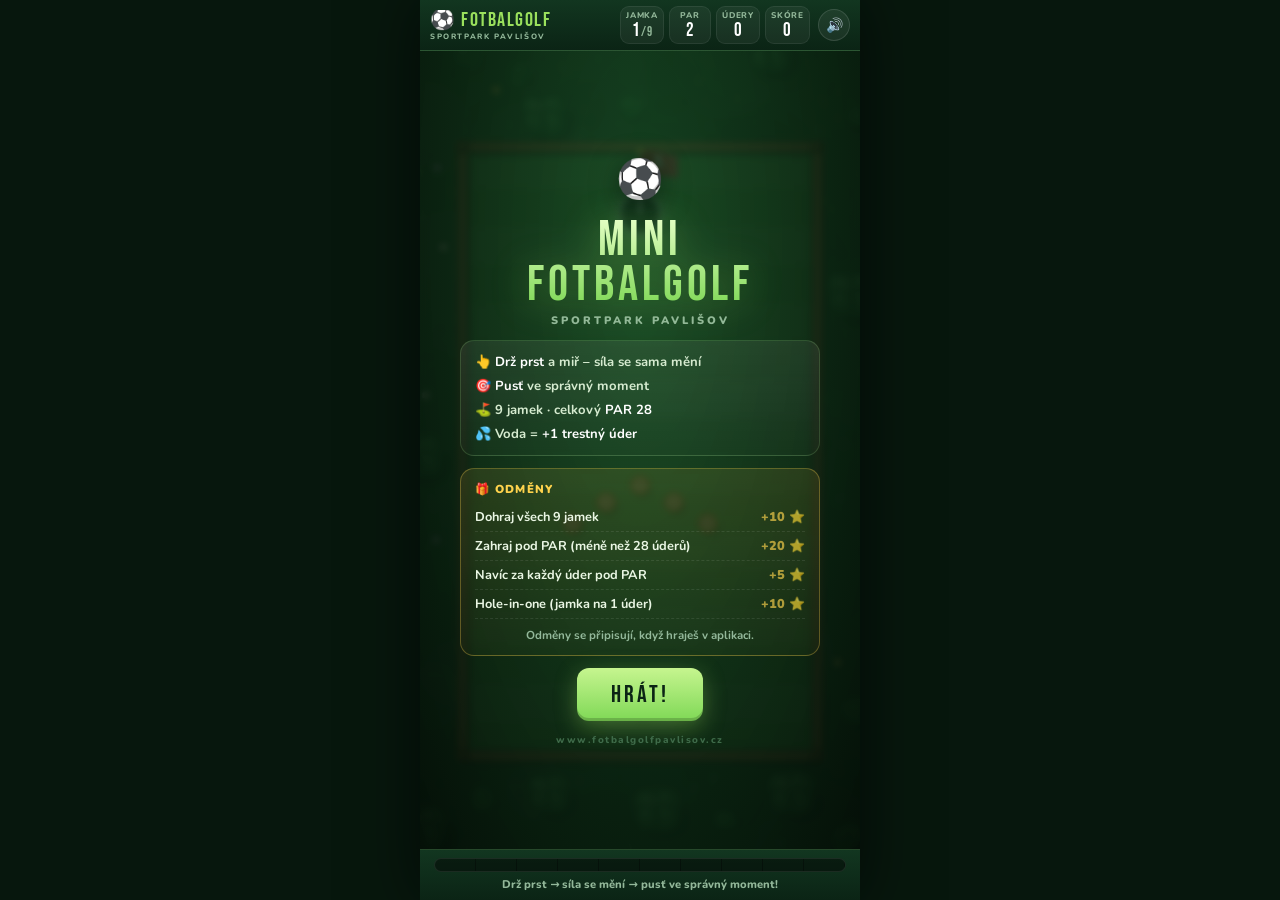
==== index.html @ 251864ca "Mini Fotbalgolf v2: new look, new obstacles, in-app rewards - Redesigned visuals: crisp HiDPI canvas" ====
<!DOCTYPE html>
<html lang="cs">
<head>
<meta charset="UTF-8">
<meta name="viewport" content="width=device-width, initial-scale=1.0, maximum-scale=1.0, user-scalable=no, viewport-fit=cover">
<meta name="theme-color" content="#0b2415">
<title>Mini Fotbalgolf – Pavlišov</title>
<link rel="preconnect" href="https://fonts.googleapis.com">
<link rel="preconnect" href="https://fonts.gstatic.com" crossorigin>
<link rel="stylesheet" href="https://fonts.googleapis.com/css2?family=Bebas+Neue&family=Nunito:wght@600;800;900&display=swap">
<link rel="stylesheet" href="game.css">
</head>
<body>
<div id="game-shell">
  <header id="topbar">
    <button id="btn-close" class="icon-btn" hidden aria-label="Zpět do aplikace">✕</button>
    <div class="logo">⚽ Fotbalgolf<span>SPORTPARK PAVLIŠOV</span></div>
    <div class="stats">
      <div class="stat"><small>Jamka</small><b><span id="st-hole">1</span><i>/9</i></b></div>
      <div class="stat"><small>Par</small><b id="st-par">2</b></div>
      <div class="stat"><small>Údery</small><b id="st-str">0</b></div>
      <div class="stat"><small>Skóre</small><b id="st-score">0</b></div>
    </div>
    <button id="btn-sound" class="icon-btn" aria-label="Zvuk">🔊</button>
  </header>

  <main id="canvas-wrap">
    <canvas id="gc"></canvas>
    <div id="banner" class="banner"></div>
    <div id="toast" class="toast"></div>
    <div id="overlay"></div>
  </main>

  <footer id="powerbar-wrap">
    <div id="powerbar-track"><div id="powerbar-fill"></div><div class="ticks"></div></div>
    <div id="hint">Drž prst → síla se mění → pusť ve správný moment!</div>
  </footer>
</div>
<script src="game.js"></script>
</body>
</html>
---- game.css ----
:root{
  --bg:#07170d;
  --line:rgba(160,230,140,.18);
  --accent:#9be15d;
  --gold:#ffd34d;
  --red:#ff6b5b;
  --text:#eaf6e4;
  --muted:#93b89a;
}
*{margin:0;padding:0;box-sizing:border-box;-webkit-tap-highlight-color:transparent;}
html,body{width:100%;height:100%;overflow:hidden;background:var(--bg);overscroll-behavior:none;}
body{display:flex;justify-content:center;font-family:'Nunito',system-ui,sans-serif;color:var(--text);
  touch-action:none;user-select:none;-webkit-user-select:none;-webkit-touch-callout:none;}
button{font-family:inherit;}

#game-shell{position:relative;width:100%;max-width:440px;height:100%;display:flex;flex-direction:column;
  overflow:hidden;background:var(--bg);box-shadow:0 0 60px rgba(0,0,0,.6);}

/* ── Horní lišta ───────────────────────────────── */
#topbar{display:flex;align-items:center;gap:8px;flex-shrink:0;
  padding:calc(6px + env(safe-area-inset-top)) 10px 6px;
  background:linear-gradient(180deg,#123620,#0b2415);border-bottom:1px solid var(--line);}
.logo{font-family:'Bebas Neue',Impact,sans-serif;font-size:1.25rem;letter-spacing:1.5px;color:var(--accent);
  line-height:1;white-space:nowrap;min-width:0;overflow:hidden;text-overflow:clip;}
.logo span{display:block;font-family:'Nunito',sans-serif;font-weight:800;font-size:.48rem;letter-spacing:1.6px;
  color:var(--muted);margin-top:3px;}
.stats{display:flex;gap:5px;margin-left:auto;flex-shrink:0;}
.stat{min-width:42px;padding:3px 5px 2px;border-radius:9px;text-align:center;
  background:rgba(255,255,255,.05);border:1px solid rgba(255,255,255,.07);}
.stat small{display:block;font-size:.52rem;letter-spacing:.8px;text-transform:uppercase;color:var(--muted);font-weight:800;}
.stat b{display:block;font-family:'Bebas Neue',Impact,sans-serif;font-weight:400;font-size:1.2rem;letter-spacing:1px;
  line-height:1.05;color:#fff;transition:color .3s;}
.stat b i{font-style:normal;font-size:.8rem;color:var(--muted);}
.stat b.good{color:var(--accent);} .stat b.bad{color:var(--red);} .stat b.warn{color:#ffa94d;}
.icon-btn{width:32px;height:32px;flex-shrink:0;border-radius:50%;display:grid;place-items:center;cursor:pointer;
  border:1px solid rgba(255,255,255,.12);background:rgba(255,255,255,.06);color:#fff;font-size:14px;}
.icon-btn:active{transform:scale(.92);}
.icon-btn[hidden]{display:none;}
@media (max-width:410px){ #topbar.has-close .logo{display:none;} }
@media (max-width:370px){ .logo span{display:none;} .stat{min-width:36px;} .logo{font-size:1.05rem;} }

/* ── Hrací plocha ──────────────────────────────── */
#canvas-wrap{position:relative;flex:1;min-height:0;overflow:hidden;background:#1f5222;}
canvas{display:block;touch-action:none;}

.banner{position:absolute;top:12px;left:50%;z-index:11;pointer-events:none;display:flex;align-items:center;gap:10px;
  padding:7px 16px;border-radius:999px;white-space:nowrap;opacity:0;transform:translate(-50%,-16px);
  background:rgba(6,24,12,.8);border:1px solid var(--line);box-shadow:0 8px 24px rgba(0,0,0,.35);
  backdrop-filter:blur(6px);-webkit-backdrop-filter:blur(6px);transition:opacity .35s,transform .35s;}
.banner.show{opacity:1;transform:translate(-50%,0);}
.banner small{font-weight:900;font-size:.62rem;letter-spacing:1.4px;color:var(--muted);}
.banner b{font-family:'Bebas Neue',Impact,sans-serif;font-weight:400;font-size:1.35rem;letter-spacing:1.5px;color:#fff;}
.banner span{font-weight:900;font-size:.7rem;color:#0b2415;background:var(--accent);padding:2px 8px;border-radius:999px;}

.toast{position:absolute;left:50%;top:38%;z-index:12;pointer-events:none;text-align:center;opacity:0;
  transform:translate(-50%,-50%);}
.toast.show{animation:toastPop 1.9s ease-out forwards;}
.toast .t-main{font-family:'Bebas Neue',Impact,sans-serif;font-size:3.3rem;letter-spacing:3px;line-height:1;white-space:nowrap;
  text-shadow:0 0 22px currentColor,0 4px 0 rgba(0,0,0,.35);}
.toast .t-sub{display:inline-block;margin-top:6px;padding:4px 12px;border-radius:999px;font-weight:900;font-size:.82rem;
  color:#fff;background:rgba(0,0,0,.5);}
@keyframes toastPop{
  0%{opacity:0;transform:translate(-50%,-50%) scale(.4);}
  12%{opacity:1;transform:translate(-50%,-50%) scale(1.12);}
  20%{transform:translate(-50%,-50%) scale(1);}
  80%{opacity:1;}
  100%{opacity:0;transform:translate(-50%,-62%) scale(1);}
}

/* ── Overlay (menu / konec) ────────────────────── */
#overlay{position:absolute;inset:0;z-index:20;display:flex;padding:18px 16px;overflow-y:auto;touch-action:pan-y;
  background:radial-gradient(ellipse at 50% 25%,rgba(18,62,32,.86),rgba(3,12,6,.95));
  backdrop-filter:blur(3px);-webkit-backdrop-filter:blur(3px);}
#overlay.hidden{display:none;}
.panel{width:100%;max-width:360px;margin:auto;display:flex;flex-direction:column;align-items:center;gap:12px;
  animation:rise .45s ease-out;}
@keyframes rise{from{opacity:0;transform:translateY(14px);}to{opacity:1;transform:none;}}
.ball-badge{font-size:2.4rem;filter:drop-shadow(0 6px 14px rgba(0,0,0,.5));animation:bob 2.4s ease-in-out infinite;}
@keyframes bob{50%{transform:translateY(-6px) rotate(20deg);}}
.panel h1{font-family:'Bebas Neue',Impact,sans-serif;font-weight:400;font-size:3.1rem;line-height:.9;letter-spacing:4px;
  text-align:center;color:#bff58a;background:linear-gradient(180deg,#e4ffc4,#7fd856);-webkit-background-clip:text;
  background-clip:text;-webkit-text-fill-color:transparent;filter:drop-shadow(0 4px 18px rgba(155,225,93,.35));}
.sub{font-size:.68rem;font-weight:900;letter-spacing:3px;color:var(--muted);margin-top:-6px;}
.hello{font-weight:900;font-size:.95rem;}
.card{width:100%;padding:12px 14px;border-radius:14px;border:1px solid var(--line);
  background:linear-gradient(180deg,rgba(255,255,255,.07),rgba(255,255,255,.025));}
.howto{display:flex;flex-direction:column;gap:6px;font-size:.82rem;font-weight:700;color:#d6ebd0;}
.howto b{color:#fff;}
.card-title{font-weight:900;font-size:.72rem;letter-spacing:1.3px;text-transform:uppercase;color:var(--gold);margin-bottom:6px;}
.rrow{display:flex;justify-content:space-between;gap:10px;font-size:.8rem;font-weight:700;padding:5px 0;
  border-bottom:1px dashed rgba(255,255,255,.09);}
.rrow:last-of-type{border-bottom:none;}
.rrow b{color:var(--gold);font-weight:900;white-space:nowrap;}
.rnote{margin-top:8px;font-size:.72rem;color:var(--muted);text-align:center;font-weight:700;}
.rewards.card{border-color:rgba(255,211,77,.3);background:linear-gradient(180deg,rgba(255,211,77,.10),rgba(255,211,77,.03));}
.rewards.offline .rrow b{opacity:.65;}
.rtotal{display:flex;justify-content:space-between;align-items:baseline;margin-top:6px;padding-top:8px;
  border-top:1px solid rgba(255,211,77,.3);font-weight:900;}
.rtotal b{font-family:'Bebas Neue',Impact,sans-serif;font-weight:400;font-size:1.7rem;letter-spacing:1px;color:var(--gold);}
#reward-status{margin-top:6px;font-size:.75rem;font-weight:800;color:var(--muted);text-align:center;}
#reward-status.ok{color:var(--accent);} #reward-status.error{color:#ffb3a8;}
.best{font-size:.78rem;font-weight:700;color:var(--muted);}
.best b{color:#fff;}
.record{font-weight:900;font-size:.85rem;color:var(--gold);animation:pulse 1.6s ease-in-out infinite;}
@keyframes pulse{50%{transform:scale(1.08);}}

.btn{border:none;cursor:pointer;padding:12px 34px;border-radius:12px;color:#0b2415;
  font-family:'Bebas Neue',Impact,sans-serif;font-size:1.5rem;letter-spacing:3px;
  background:linear-gradient(180deg,#c6f58f,#7fd856);box-shadow:0 6px 22px rgba(155,225,93,.35),inset 0 -3px 0 rgba(0,0,0,.18);}
.btn:active{transform:scale(.96);}
.btn-ghost{color:#fff;background:linear-gradient(135deg,#2f9ae8,#1e63d6);box-shadow:0 6px 18px rgba(30,99,214,.35),inset 0 -3px 0 rgba(0,0,0,.2);
  padding:12px 22px;font-size:1.25rem;letter-spacing:2px;}
.btn[disabled]{opacity:.6;}
.actions{display:flex;gap:10px;flex-wrap:wrap;justify-content:center;}
.link-btn{background:none;border:none;color:var(--muted);font-weight:800;font-size:.8rem;text-decoration:underline;cursor:pointer;}
.site{font-size:.62rem;font-weight:800;letter-spacing:1.5px;color:#3f6b4a;}

.verdict{font-family:'Bebas Neue',Impact,sans-serif;font-size:2.2rem;letter-spacing:3px;text-align:center;line-height:1;}
.bigscore{font-family:'Bebas Neue',Impact,sans-serif;font-size:5.2rem;line-height:.85;text-shadow:0 0 30px currentColor;}
.bigsub{font-size:.8rem;font-weight:800;color:#cfe5c8;margin-top:-4px;}

.scorecard{width:100%;display:grid;grid-template-columns:40px repeat(9,1fr) 30px;gap:3px;font-size:.72rem;text-align:center;}
.scorecard div{padding:4px 0;border-radius:5px;font-weight:900;}
.scorecard .lbl{text-align:left;color:var(--muted);font-size:.62rem;letter-spacing:.5px;}
.scorecard .h{color:var(--muted);}
.scorecard .c{background:rgba(255,255,255,.06);}
.scorecard .c.under{background:rgba(155,225,93,.25);color:#d4ffac;}
.scorecard .c.over{background:rgba(255,107,91,.18);color:#ffbdb3;}
.scorecard .c.hio{background:rgba(255,211,77,.35);color:#fff3c4;}
.scorecard .sum{color:#fff;}

/* ── Spodní lišta se sílou ─────────────────────── */
#powerbar-wrap{flex-shrink:0;padding:8px 14px calc(8px + env(safe-area-inset-bottom));
  background:linear-gradient(0deg,#0b2415,#123620);border-top:1px solid var(--line);}
#powerbar-track{position:relative;height:14px;border-radius:8px;overflow:hidden;
  background:rgba(0,0,0,.45);border:1px solid rgba(255,255,255,.08);}
#powerbar-fill{position:absolute;inset:0;clip-path:inset(0 100% 0 0);
  background:linear-gradient(90deg,#5fd068 0%,#c6e94a 45%,#ffd34d 68%,#ff5a4f 100%);}
#powerbar-track .ticks{position:absolute;inset:0;pointer-events:none;
  background:repeating-linear-gradient(90deg,transparent 0 calc(10% - 1px),rgba(0,0,0,.35) calc(10% - 1px) 10%);}
#hint{min-height:1.1em;margin-top:5px;text-align:center;font-size:.7rem;font-weight:800;color:var(--muted);}
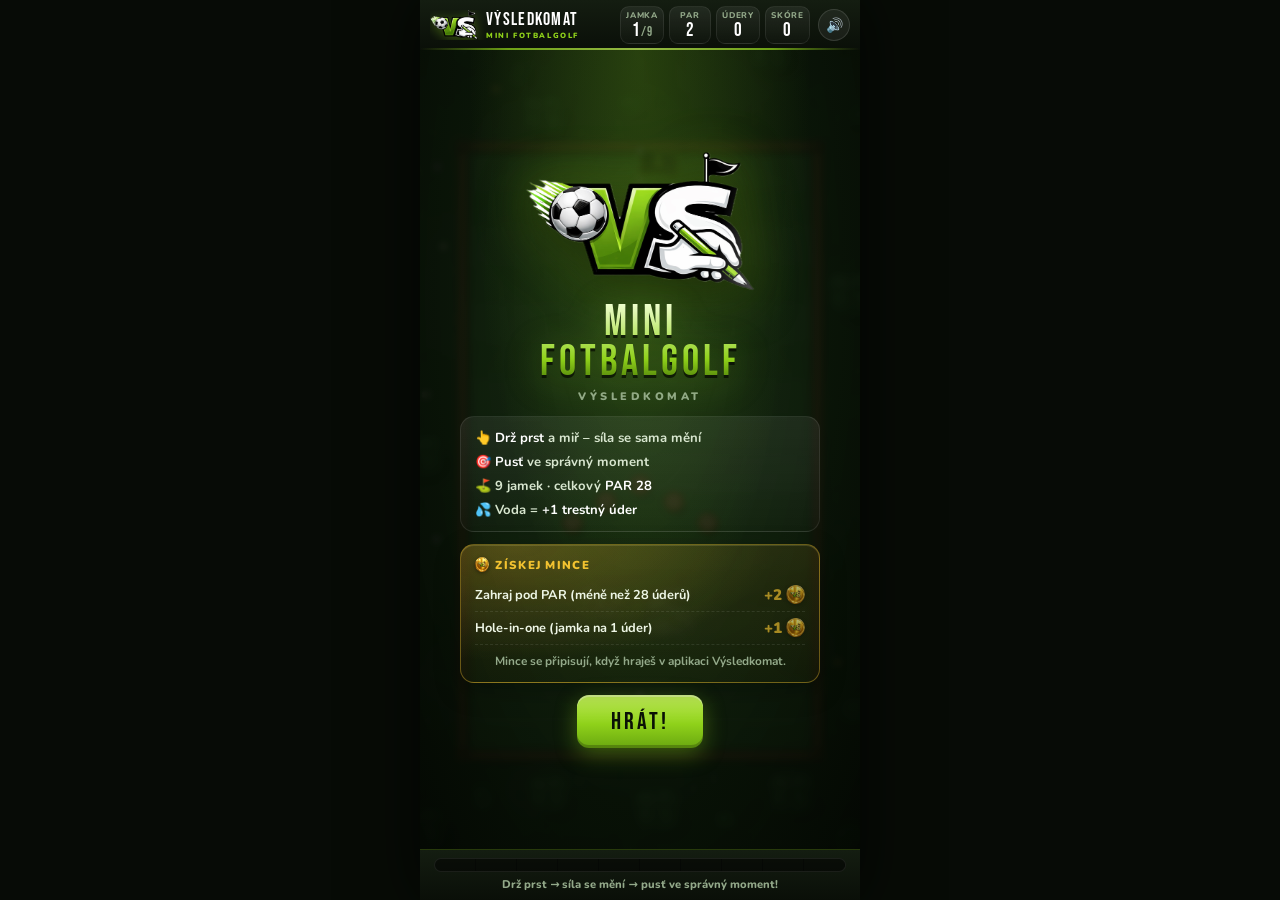
==== commit e548ba47: "Rebrand to Výsledkomat with coin rewards and richer visuals - Výsledkomat logo in the top bar, menu " ====
--- a/index.html
+++ b/index.html
@@ -3,8 +3,9 @@
 <head>
 <meta charset="UTF-8">
 <meta name="viewport" content="width=device-width, initial-scale=1.0, maximum-scale=1.0, user-scalable=no, viewport-fit=cover">
-<meta name="theme-color" content="#0b2415">
-<title>Mini Fotbalgolf – Pavlišov</title>
+<meta name="theme-color" content="#0a0f08">
+<link rel="icon" href="assets/coin.png">
+<title>Výsledkomat – Mini Fotbalgolf</title>
 <link rel="preconnect" href="https://fonts.googleapis.com">
 <link rel="preconnect" href="https://fonts.gstatic.com" crossorigin>
 <link rel="stylesheet" href="https://fonts.googleapis.com/css2?family=Bebas+Neue&family=Nunito:wght@600;800;900&display=swap">
@@ -14,7 +15,7 @@
 <div id="game-shell">
   <header id="topbar">
     <button id="btn-close" class="icon-btn" hidden aria-label="Zpět do aplikace">✕</button>
-    <div class="logo">⚽ Fotbalgolf<span>SPORTPARK PAVLIŠOV</span></div>
+    <div class="logo"><img id="brand-img" src="assets/logo.png" alt=""><span class="brand-txt"><b id="brand-name">VÝSLEDKOMAT</b><small>MINI FOTBALGOLF</small></span></div>
     <div class="stats">
       <div class="stat"><small>Jamka</small><b><span id="st-hole">1</span><i>/9</i></b></div>
       <div class="stat"><small>Par</small><b id="st-par">2</b></div>
--- a/game.css
+++ b/game.css
@@ -1,32 +1,41 @@
+/* Výsledkomat · Mini Fotbalgolf – barvy podle loga (limetková, černá, zlatá mince) */
 :root{
-  --bg:#07170d;
-  --line:rgba(160,230,140,.18);
-  --accent:#9be15d;
-  --gold:#ffd34d;
+  --bg:#070b06;
+  --panel:#0f160d;
+  --line:rgba(143,209,26,.22);
+  --accent:#8fd11a;
+  --accent-hi:#c4f25a;
+  --accent-dk:#4a7a08;
+  --gold:#f2c230;
+  --gold-dk:#c98a12;
   --red:#ff6b5b;
-  --text:#eaf6e4;
-  --muted:#93b89a;
+  --text:#eef6e6;
+  --muted:#93a98a;
 }
 *{margin:0;padding:0;box-sizing:border-box;-webkit-tap-highlight-color:transparent;}
 html,body{width:100%;height:100%;overflow:hidden;background:var(--bg);overscroll-behavior:none;}
 body{display:flex;justify-content:center;font-family:'Nunito',system-ui,sans-serif;color:var(--text);
   touch-action:none;user-select:none;-webkit-user-select:none;-webkit-touch-callout:none;}
 button{font-family:inherit;}
+img{-webkit-user-drag:none;}
 
 #game-shell{position:relative;width:100%;max-width:440px;height:100%;display:flex;flex-direction:column;
-  overflow:hidden;background:var(--bg);box-shadow:0 0 60px rgba(0,0,0,.6);}
+  overflow:hidden;background:var(--bg);box-shadow:0 0 60px rgba(0,0,0,.7);}
 
 /* ── Horní lišta ───────────────────────────────── */
-#topbar{display:flex;align-items:center;gap:8px;flex-shrink:0;
+#topbar{position:relative;display:flex;align-items:center;gap:8px;flex-shrink:0;
   padding:calc(6px + env(safe-area-inset-top)) 10px 6px;
-  background:linear-gradient(180deg,#123620,#0b2415);border-bottom:1px solid var(--line);}
-.logo{font-family:'Bebas Neue',Impact,sans-serif;font-size:1.25rem;letter-spacing:1.5px;color:var(--accent);
-  line-height:1;white-space:nowrap;min-width:0;overflow:hidden;text-overflow:clip;}
-.logo span{display:block;font-family:'Nunito',sans-serif;font-weight:800;font-size:.48rem;letter-spacing:1.6px;
-  color:var(--muted);margin-top:3px;}
+  background:linear-gradient(180deg,#141d11,#0a0f08);}
+#topbar::after{content:'';position:absolute;left:0;right:0;bottom:0;height:2px;
+  background:linear-gradient(90deg,transparent,var(--accent) 20%,var(--accent-hi) 50%,var(--accent) 80%,transparent);opacity:.75;}
+.logo{display:flex;align-items:center;gap:7px;min-width:0;overflow:hidden;}
+.logo img{height:30px;width:auto;flex-shrink:0;filter:drop-shadow(0 2px 6px rgba(143,209,26,.35));}
+.brand-txt{min-width:0;line-height:1;white-space:nowrap;}
+.brand-txt b{display:block;font-family:'Bebas Neue',Impact,sans-serif;font-weight:400;font-size:1.15rem;letter-spacing:1.3px;color:#fff;}
+.brand-txt small{display:block;margin-top:2px;font-size:.47rem;font-weight:900;letter-spacing:1.6px;color:var(--accent);}
 .stats{display:flex;gap:5px;margin-left:auto;flex-shrink:0;}
 .stat{min-width:42px;padding:3px 5px 2px;border-radius:9px;text-align:center;
-  background:rgba(255,255,255,.05);border:1px solid rgba(255,255,255,.07);}
+  background:linear-gradient(180deg,rgba(255,255,255,.07),rgba(255,255,255,.02));border:1px solid rgba(255,255,255,.08);}
 .stat small{display:block;font-size:.52rem;letter-spacing:.8px;text-transform:uppercase;color:var(--muted);font-weight:800;}
 .stat b{display:block;font-family:'Bebas Neue',Impact,sans-serif;font-weight:400;font-size:1.2rem;letter-spacing:1px;
   line-height:1.05;color:#fff;transition:color .3s;}
@@ -36,8 +45,9 @@
   border:1px solid rgba(255,255,255,.12);background:rgba(255,255,255,.06);color:#fff;font-size:14px;}
 .icon-btn:active{transform:scale(.92);}
 .icon-btn[hidden]{display:none;}
-@media (max-width:410px){ #topbar.has-close .logo{display:none;} }
-@media (max-width:370px){ .logo span{display:none;} .stat{min-width:36px;} .logo{font-size:1.05rem;} }
+@media (max-width:420px){ .brand-txt small{display:none;} .brand-txt b{font-size:1rem;} }
+@media (max-width:410px){ #topbar.has-close .brand-txt{display:none;} }
+@media (max-width:370px){ .brand-txt{display:none;} .stat{min-width:36px;} }
 
 /* ── Hrací plocha ──────────────────────────────── */
 #canvas-wrap{position:relative;flex:1;min-height:0;overflow:hidden;background:#1f5222;}
@@ -45,20 +55,20 @@
 
 .banner{position:absolute;top:12px;left:50%;z-index:11;pointer-events:none;display:flex;align-items:center;gap:10px;
   padding:7px 16px;border-radius:999px;white-space:nowrap;opacity:0;transform:translate(-50%,-16px);
-  background:rgba(6,24,12,.8);border:1px solid var(--line);box-shadow:0 8px 24px rgba(0,0,0,.35);
+  background:rgba(8,12,6,.82);border:1px solid var(--line);box-shadow:0 8px 24px rgba(0,0,0,.4);
   backdrop-filter:blur(6px);-webkit-backdrop-filter:blur(6px);transition:opacity .35s,transform .35s;}
 .banner.show{opacity:1;transform:translate(-50%,0);}
 .banner small{font-weight:900;font-size:.62rem;letter-spacing:1.4px;color:var(--muted);}
 .banner b{font-family:'Bebas Neue',Impact,sans-serif;font-weight:400;font-size:1.35rem;letter-spacing:1.5px;color:#fff;}
-.banner span{font-weight:900;font-size:.7rem;color:#0b2415;background:var(--accent);padding:2px 8px;border-radius:999px;}
+.banner span{font-weight:900;font-size:.7rem;color:#0a1206;background:var(--accent);padding:2px 8px;border-radius:999px;}
 
 .toast{position:absolute;left:50%;top:38%;z-index:12;pointer-events:none;text-align:center;opacity:0;
   transform:translate(-50%,-50%);}
 .toast.show{animation:toastPop 1.9s ease-out forwards;}
 .toast .t-main{font-family:'Bebas Neue',Impact,sans-serif;font-size:3.3rem;letter-spacing:3px;line-height:1;white-space:nowrap;
-  text-shadow:0 0 22px currentColor,0 4px 0 rgba(0,0,0,.35);}
+  text-shadow:0 0 22px currentColor,0 4px 0 rgba(0,0,0,.4);}
 .toast .t-sub{display:inline-block;margin-top:6px;padding:4px 12px;border-radius:999px;font-weight:900;font-size:.82rem;
-  color:#fff;background:rgba(0,0,0,.5);}
+  color:#fff;background:rgba(0,0,0,.55);}
 @keyframes toastPop{
   0%{opacity:0;transform:translate(-50%,-50%) scale(.4);}
   12%{opacity:1;transform:translate(-50%,-50%) scale(1.12);}
@@ -67,75 +77,126 @@
   100%{opacity:0;transform:translate(-50%,-62%) scale(1);}
 }
 
+/* ── Mince ─────────────────────────────────────── */
+.coin{display:inline-block;width:1.25em;height:1.25em;vertical-align:-.3em;object-fit:contain;
+  filter:drop-shadow(0 1px 2px rgba(0,0,0,.45));}
+.coin.spin{animation:coinSpin 2.6s linear infinite;}
+@keyframes coinSpin{0%{transform:rotateY(0);}100%{transform:rotateY(360deg);}}
+.float-reward{position:absolute;z-index:13;pointer-events:none;transform:translate(-50%,-50%);
+  font-family:'Bebas Neue',Impact,sans-serif;font-size:2rem;letter-spacing:1px;color:var(--gold);white-space:nowrap;
+  text-shadow:0 0 14px rgba(242,194,48,.8),0 3px 0 rgba(0,0,0,.4);animation:floatReward 1.8s ease-out forwards;}
+.float-reward .coin{width:1.1em;height:1.1em;animation:coinSpin 1s linear infinite;}
+@keyframes floatReward{
+  0%{opacity:0;transform:translate(-50%,-30%) scale(.5);}
+  15%{opacity:1;transform:translate(-50%,-80%) scale(1.15);}
+  75%{opacity:1;}
+  100%{opacity:0;transform:translate(-50%,-260%) scale(1);}
+}
+.coin-burst{position:absolute;left:50%;top:42%;z-index:25;pointer-events:none;width:0;height:0;}
+.coin-burst img{position:absolute;width:34px;height:34px;margin:-17px 0 0 -17px;opacity:0;
+  animation:burst 1.5s cubic-bezier(.2,.7,.3,1) forwards;}
+@keyframes burst{
+  0%{opacity:0;transform:translate(0,0) scale(.3) rotateY(0);}
+  10%{opacity:1;}
+  60%{opacity:1;transform:translate(var(--tx),var(--ty)) scale(1) rotateY(540deg);}
+  100%{opacity:0;transform:translate(var(--tx),calc(var(--ty) + 140px)) scale(.8) rotateY(900deg);}
+}
+.coin-sky{position:absolute;inset:0;overflow:hidden;pointer-events:none;z-index:0;}
+.coin-sky img{position:absolute;bottom:-60px;opacity:.22;animation:rise-coin linear infinite;}
+@keyframes rise-coin{
+  0%{transform:translateY(0) rotateY(0);}
+  100%{transform:translateY(-130vh) rotateY(720deg);}
+}
+
 /* ── Overlay (menu / konec) ────────────────────── */
 #overlay{position:absolute;inset:0;z-index:20;display:flex;padding:18px 16px;overflow-y:auto;touch-action:pan-y;
-  background:radial-gradient(ellipse at 50% 25%,rgba(18,62,32,.86),rgba(3,12,6,.95));
+  background:
+    radial-gradient(ellipse at 50% 0%,rgba(143,209,26,.20),transparent 55%),
+    radial-gradient(ellipse at 50% 30%,rgba(16,30,12,.88),rgba(3,6,2,.96));
   backdrop-filter:blur(3px);-webkit-backdrop-filter:blur(3px);}
 #overlay.hidden{display:none;}
-.panel{width:100%;max-width:360px;margin:auto;display:flex;flex-direction:column;align-items:center;gap:12px;
-  animation:rise .45s ease-out;}
+.panel{position:relative;z-index:1;width:100%;max-width:360px;margin:auto;display:flex;flex-direction:column;
+  align-items:center;gap:12px;animation:rise .45s ease-out;}
 @keyframes rise{from{opacity:0;transform:translateY(14px);}to{opacity:1;transform:none;}}
-.ball-badge{font-size:2.4rem;filter:drop-shadow(0 6px 14px rgba(0,0,0,.5));animation:bob 2.4s ease-in-out infinite;}
-@keyframes bob{50%{transform:translateY(-6px) rotate(20deg);}}
-.panel h1{font-family:'Bebas Neue',Impact,sans-serif;font-weight:400;font-size:3.1rem;line-height:.9;letter-spacing:4px;
-  text-align:center;color:#bff58a;background:linear-gradient(180deg,#e4ffc4,#7fd856);-webkit-background-clip:text;
-  background-clip:text;-webkit-text-fill-color:transparent;filter:drop-shadow(0 4px 18px rgba(155,225,93,.35));}
-.sub{font-size:.68rem;font-weight:900;letter-spacing:3px;color:var(--muted);margin-top:-6px;}
+.brand-hero{position:relative;width:min(230px,62vw);animation:hero 3.2s ease-in-out infinite;}
+.brand-hero img{display:block;width:100%;height:auto;filter:drop-shadow(0 10px 24px rgba(0,0,0,.6)) drop-shadow(0 0 22px rgba(143,209,26,.35));}
+.brand-hero::after{content:'';position:absolute;inset:0;pointer-events:none;
+  background:linear-gradient(105deg,transparent 35%,rgba(255,255,255,.55) 50%,transparent 65%) no-repeat;
+  background-size:250% 100%;animation:shine 3.6s ease-in-out infinite;
+  -webkit-mask:var(--logo-mask) center/contain no-repeat;mask:var(--logo-mask) center/contain no-repeat;}
+@keyframes hero{50%{transform:translateY(-5px) rotate(-1.5deg);}}
+@keyframes shine{0%,55%{background-position:120% 0;}100%{background-position:-120% 0;}}
+.panel h1{font-family:'Bebas Neue',Impact,sans-serif;font-weight:400;font-size:2.7rem;line-height:.92;letter-spacing:4px;
+  text-align:center;color:var(--accent-hi);background:linear-gradient(180deg,#f0ffd0,var(--accent) 70%,var(--accent-dk));
+  -webkit-background-clip:text;background-clip:text;-webkit-text-fill-color:transparent;
+  filter:drop-shadow(0 3px 0 rgba(0,0,0,.6)) drop-shadow(0 6px 18px rgba(143,209,26,.3));}
+.sub{font-size:.68rem;font-weight:900;letter-spacing:3.5px;color:var(--muted);margin-top:-6px;}
 .hello{font-weight:900;font-size:.95rem;}
-.card{width:100%;padding:12px 14px;border-radius:14px;border:1px solid var(--line);
-  background:linear-gradient(180deg,rgba(255,255,255,.07),rgba(255,255,255,.025));}
-.howto{display:flex;flex-direction:column;gap:6px;font-size:.82rem;font-weight:700;color:#d6ebd0;}
+.card{width:100%;padding:12px 14px;border-radius:14px;border:1px solid rgba(255,255,255,.09);
+  background:linear-gradient(180deg,rgba(255,255,255,.07),rgba(255,255,255,.02));}
+.howto{display:flex;flex-direction:column;gap:6px;font-size:.82rem;font-weight:700;color:#d8e6cf;}
 .howto b{color:#fff;}
-.card-title{font-weight:900;font-size:.72rem;letter-spacing:1.3px;text-transform:uppercase;color:var(--gold);margin-bottom:6px;}
-.rrow{display:flex;justify-content:space-between;gap:10px;font-size:.8rem;font-weight:700;padding:5px 0;
+.card-title{display:flex;align-items:center;gap:6px;font-weight:900;font-size:.72rem;letter-spacing:1.3px;
+  text-transform:uppercase;color:var(--gold);margin-bottom:6px;}
+.rrow{display:flex;justify-content:space-between;align-items:center;gap:10px;font-size:.8rem;font-weight:700;padding:6px 0;
   border-bottom:1px dashed rgba(255,255,255,.09);}
 .rrow:last-of-type{border-bottom:none;}
-.rrow b{color:var(--gold);font-weight:900;white-space:nowrap;}
-.rnote{margin-top:8px;font-size:.72rem;color:var(--muted);text-align:center;font-weight:700;}
-.rewards.card{border-color:rgba(255,211,77,.3);background:linear-gradient(180deg,rgba(255,211,77,.10),rgba(255,211,77,.03));}
-.rewards.offline .rrow b{opacity:.65;}
-.rtotal{display:flex;justify-content:space-between;align-items:baseline;margin-top:6px;padding-top:8px;
-  border-top:1px solid rgba(255,211,77,.3);font-weight:900;}
-.rtotal b{font-family:'Bebas Neue',Impact,sans-serif;font-weight:400;font-size:1.7rem;letter-spacing:1px;color:var(--gold);}
-#reward-status{margin-top:6px;font-size:.75rem;font-weight:800;color:var(--muted);text-align:center;}
+.amt{color:var(--gold);font-weight:900;white-space:nowrap;font-size:.95rem;}
+.rnote{margin-top:8px;font-size:.74rem;color:var(--muted);text-align:center;font-weight:700;line-height:1.5;}
+.rewards.card{position:relative;overflow:hidden;border-color:rgba(242,194,48,.38);
+  background:radial-gradient(ellipse at 15% 0%,rgba(242,194,48,.22),transparent 60%),
+    linear-gradient(180deg,rgba(242,194,48,.10),rgba(242,194,48,.03));
+  box-shadow:inset 0 1px 0 rgba(255,230,150,.15),0 8px 26px rgba(0,0,0,.3);}
+.rewards.offline .amt{opacity:.65;}
+.reward-hero{display:flex;align-items:center;gap:12px;padding-bottom:10px;margin-bottom:4px;
+  border-bottom:1px solid rgba(242,194,48,.3);perspective:400px;}
+.reward-hero .coin{width:64px;height:64px;vertical-align:middle;filter:drop-shadow(0 6px 12px rgba(0,0,0,.5)) drop-shadow(0 0 14px rgba(242,194,48,.45));}
+.reward-hero small{display:block;font-size:.62rem;font-weight:900;letter-spacing:1.6px;color:var(--muted);}
+.reward-hero b{font-family:'Bebas Neue',Impact,sans-serif;font-weight:400;font-size:2.6rem;line-height:.9;letter-spacing:1px;
+  color:var(--gold);text-shadow:0 0 18px rgba(242,194,48,.5);}
+.reward-hero span{margin-left:6px;font-weight:900;font-size:.9rem;color:#ffe9a8;}
+#reward-status{margin-top:8px;font-size:.75rem;font-weight:800;color:var(--muted);text-align:center;}
 #reward-status.ok{color:var(--accent);} #reward-status.error{color:#ffb3a8;}
 .best{font-size:.78rem;font-weight:700;color:var(--muted);}
 .best b{color:#fff;}
 .record{font-weight:900;font-size:.85rem;color:var(--gold);animation:pulse 1.6s ease-in-out infinite;}
 @keyframes pulse{50%{transform:scale(1.08);}}
 
-.btn{border:none;cursor:pointer;padding:12px 34px;border-radius:12px;color:#0b2415;
+.btn{border:none;cursor:pointer;padding:12px 34px;border-radius:12px;color:#0a1206;
   font-family:'Bebas Neue',Impact,sans-serif;font-size:1.5rem;letter-spacing:3px;
-  background:linear-gradient(180deg,#c6f58f,#7fd856);box-shadow:0 6px 22px rgba(155,225,93,.35),inset 0 -3px 0 rgba(0,0,0,.18);}
+  background:linear-gradient(180deg,var(--accent-hi),var(--accent) 55%,#6aa810);
+  box-shadow:0 6px 22px rgba(143,209,26,.38),inset 0 -3px 0 rgba(0,0,0,.22),inset 0 2px 0 rgba(255,255,255,.35);}
 .btn:active{transform:scale(.96);}
-.btn-ghost{color:#fff;background:linear-gradient(135deg,#2f9ae8,#1e63d6);box-shadow:0 6px 18px rgba(30,99,214,.35),inset 0 -3px 0 rgba(0,0,0,.2);
-  padding:12px 22px;font-size:1.25rem;letter-spacing:2px;}
+.btn-ghost{color:#fff;padding:12px 22px;font-size:1.25rem;letter-spacing:2px;
+  background:linear-gradient(180deg,#1d2a17,#10180c);border:1px solid rgba(143,209,26,.55);
+  box-shadow:0 6px 18px rgba(0,0,0,.35),inset 0 1px 0 rgba(255,255,255,.08);}
 .btn[disabled]{opacity:.6;}
 .actions{display:flex;gap:10px;flex-wrap:wrap;justify-content:center;}
 .link-btn{background:none;border:none;color:var(--muted);font-weight:800;font-size:.8rem;text-decoration:underline;cursor:pointer;}
-.site{font-size:.62rem;font-weight:800;letter-spacing:1.5px;color:#3f6b4a;}
+.site{font-size:.62rem;font-weight:800;letter-spacing:1.5px;color:#4d6a3f;}
+.site:empty{display:none;}
 
 .verdict{font-family:'Bebas Neue',Impact,sans-serif;font-size:2.2rem;letter-spacing:3px;text-align:center;line-height:1;}
 .bigscore{font-family:'Bebas Neue',Impact,sans-serif;font-size:5.2rem;line-height:.85;text-shadow:0 0 30px currentColor;}
-.bigsub{font-size:.8rem;font-weight:800;color:#cfe5c8;margin-top:-4px;}
+.bigsub{font-size:.8rem;font-weight:800;color:#d8e6cf;margin-top:-4px;}
 
 .scorecard{width:100%;display:grid;grid-template-columns:40px repeat(9,1fr) 30px;gap:3px;font-size:.72rem;text-align:center;}
 .scorecard div{padding:4px 0;border-radius:5px;font-weight:900;}
 .scorecard .lbl{text-align:left;color:var(--muted);font-size:.62rem;letter-spacing:.5px;}
 .scorecard .h{color:var(--muted);}
 .scorecard .c{background:rgba(255,255,255,.06);}
-.scorecard .c.under{background:rgba(155,225,93,.25);color:#d4ffac;}
+.scorecard .c.under{background:rgba(143,209,26,.28);color:#e2ffb0;}
 .scorecard .c.over{background:rgba(255,107,91,.18);color:#ffbdb3;}
-.scorecard .c.hio{background:rgba(255,211,77,.35);color:#fff3c4;}
+.scorecard .c.hio{background:linear-gradient(180deg,#ffe17a,var(--gold-dk));color:#2a1b00;}
 .scorecard .sum{color:#fff;}
 
 /* ── Spodní lišta se sílou ─────────────────────── */
 #powerbar-wrap{flex-shrink:0;padding:8px 14px calc(8px + env(safe-area-inset-bottom));
-  background:linear-gradient(0deg,#0b2415,#123620);border-top:1px solid var(--line);}
+  background:linear-gradient(0deg,#0a0f08,#141d11);border-top:1px solid var(--line);}
 #powerbar-track{position:relative;height:14px;border-radius:8px;overflow:hidden;
-  background:rgba(0,0,0,.45);border:1px solid rgba(255,255,255,.08);}
+  background:rgba(0,0,0,.5);border:1px solid rgba(255,255,255,.08);}
 #powerbar-fill{position:absolute;inset:0;clip-path:inset(0 100% 0 0);
-  background:linear-gradient(90deg,#5fd068 0%,#c6e94a 45%,#ffd34d 68%,#ff5a4f 100%);}
+  background:linear-gradient(90deg,var(--accent) 0%,#d8ee3a 45%,var(--gold) 68%,#ff5a4f 100%);}
 #powerbar-track .ticks{position:absolute;inset:0;pointer-events:none;
   background:repeating-linear-gradient(90deg,transparent 0 calc(10% - 1px),rgba(0,0,0,.35) calc(10% - 1px) 10%);}
 #hint{min-height:1.1em;margin-top:5px;text-align:center;font-size:.7rem;font-weight:800;color:var(--muted);}
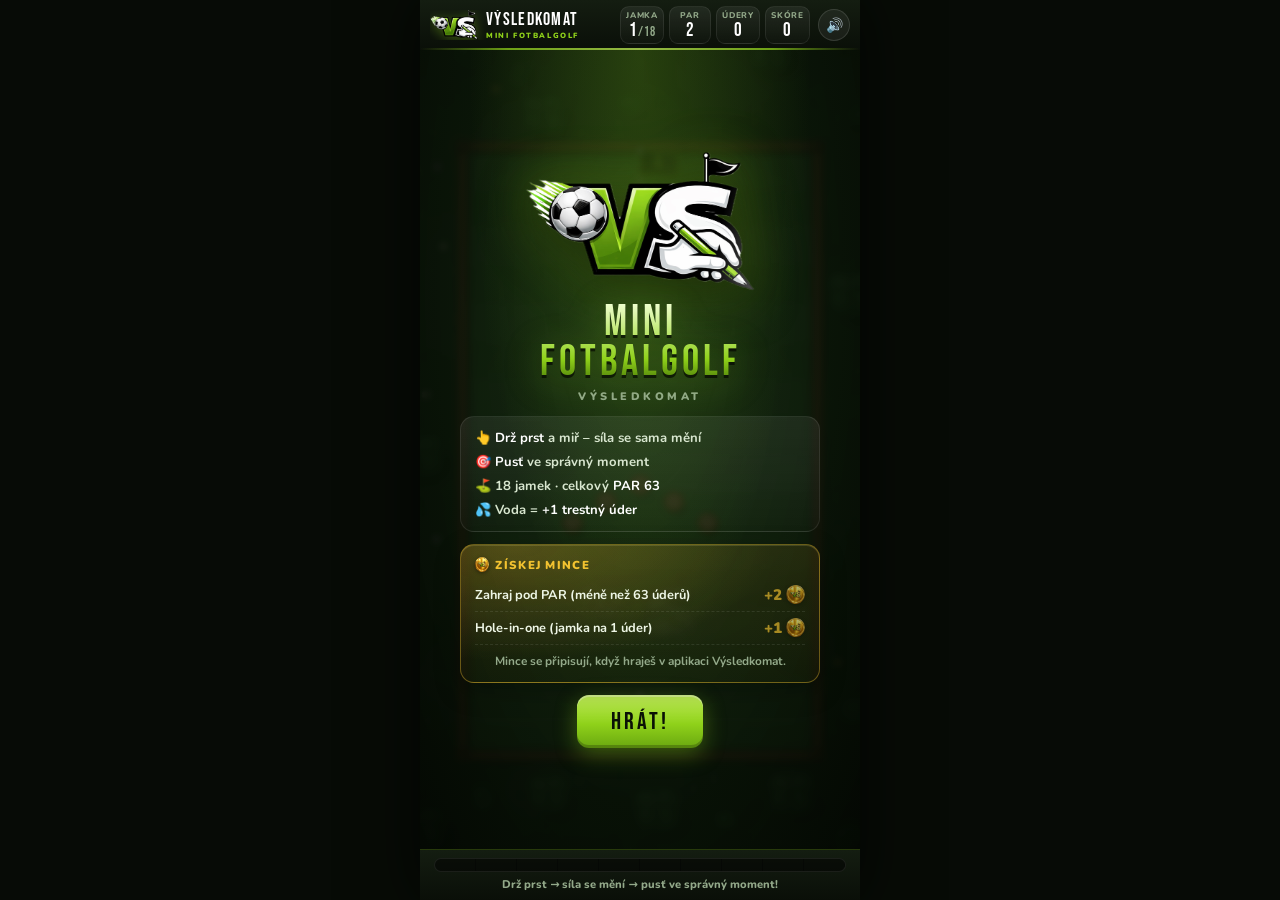
==== commit 8fbfcb3b: "Add back nine: 18 holes, PAR 63, harder layouts with bridges and water - Holes 10-12 follow the cour" ====
--- a/index.html
+++ b/index.html
@@ -17,7 +17,7 @@
     <button id="btn-close" class="icon-btn" hidden aria-label="Zpět do aplikace">✕</button>
     <div class="logo"><img id="brand-img" src="assets/logo.png" alt=""><span class="brand-txt"><b id="brand-name">VÝSLEDKOMAT</b><small>MINI FOTBALGOLF</small></span></div>
     <div class="stats">
-      <div class="stat"><small>Jamka</small><b><span id="st-hole">1</span><i>/9</i></b></div>
+      <div class="stat"><small>Jamka</small><b><span id="st-hole">1</span><i id="st-holes">/18</i></b></div>
       <div class="stat"><small>Par</small><b id="st-par">2</b></div>
       <div class="stat"><small>Údery</small><b id="st-str">0</b></div>
       <div class="stat"><small>Skóre</small><b id="st-score">0</b></div>
--- a/game.css
+++ b/game.css
@@ -182,6 +182,7 @@
 
 .scorecard{width:100%;display:grid;grid-template-columns:40px repeat(9,1fr) 30px;gap:3px;font-size:.72rem;text-align:center;}
 .scorecard div{padding:4px 0;border-radius:5px;font-weight:900;}
+.scorecard + .scorecard{margin-top:10px;padding-top:10px;border-top:1px dashed rgba(255,255,255,.1);}
 .scorecard .lbl{text-align:left;color:var(--muted);font-size:.62rem;letter-spacing:.5px;}
 .scorecard .h{color:var(--muted);}
 .scorecard .c{background:rgba(255,255,255,.06);}
